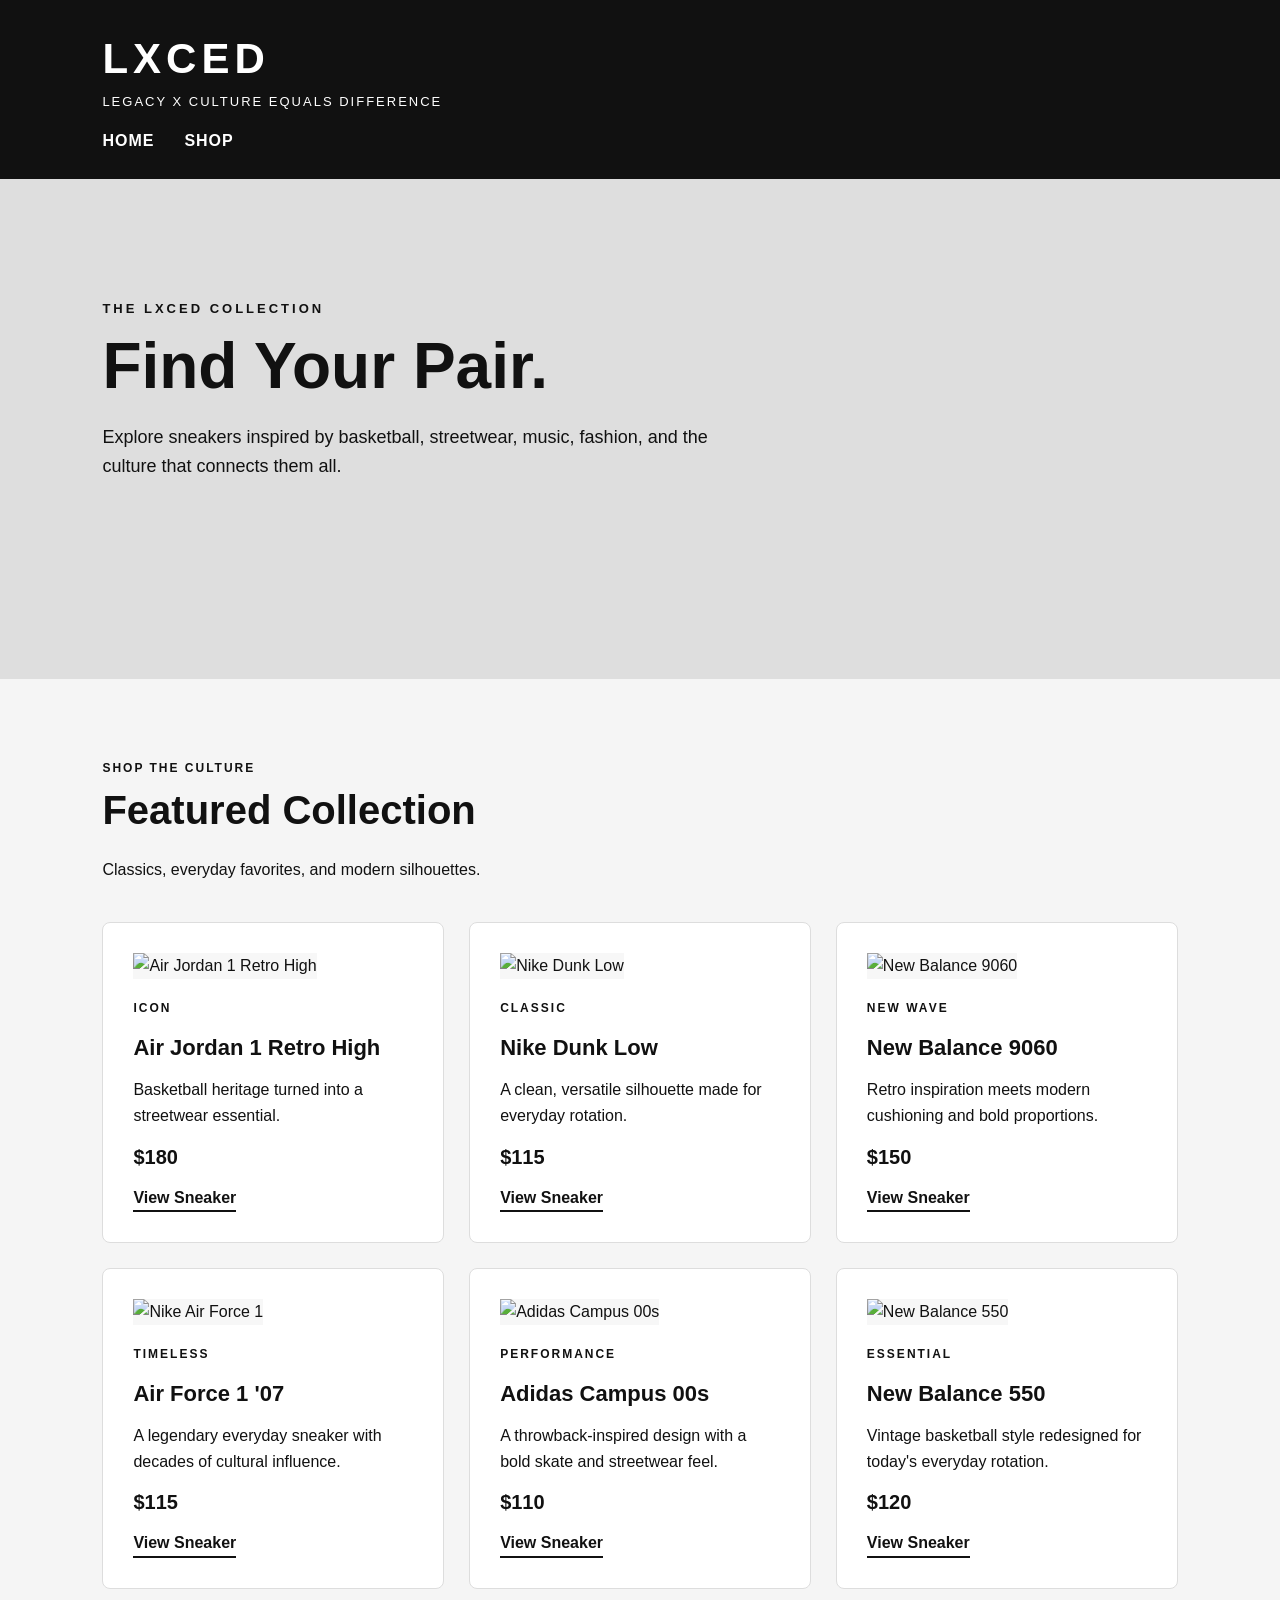
==== shop.html @ 58f25243 "Add files via upload" ====
<!DOCTYPE html>
<html lang="en">
<head>
    <meta charset="UTF-8">
    <meta name="viewport" content="width=device-width, initial-scale=1.0">
    <title>Shop | LXCED</title>
    <link rel="stylesheet" href="styles.css">
</head>
<body>
 <header>
    <h1>LXCED</h1>
    <p>Legacy X Culture Equals Difference</p>

    <nav>
        <a href="index.html">Home</a>
        <a href="shop.html">Shop</a>
    
    </nav>
</header>

<main>
    <section class="shop-hero">
        <p>THE LXCED COLLECTION</p>
        <h2>Find Your Pair.</h2>
        <p>
            Explore sneakers inspired by basketball, streetwear,
            music, fashion, and the culture that connects them all.
        </p>
    </section>
<section class="products">
    <div class="section-heading">
        <p>SHOP THE CULTURE</p>
        <h2>Featured Collection</h2>
        <p>Classics, everyday favorites, and modern silhouettes.</p>
    </div>

    <div class="product-grid">

        <article class="product-card">
            <img src="images/jordan1.jpg" alt="Air Jordan 1 Retro High">
            <p class="product-label">ICON</p>
            <h3>Air Jordan 1 Retro High</h3>
            <p>Basketball heritage turned into a streetwear essential.</p>
            <p class="price">$180</p>
            <a href="#">View Sneaker</a>
        </article>

        <article class="product-card">
            <img src="images/dunk-low.jpg" alt="Nike Dunk Low">
            <p class="product-label">CLASSIC</p>
            <h3>Nike Dunk Low</h3>
            <p>A clean, versatile silhouette made for everyday rotation.</p>
            <p class="price">$115</p>
            <a href="#">View Sneaker</a>
        </article>

        <article class="product-card">
            <img src="images/nb9060.jpg" alt="New Balance 9060">
            <p class="product-label">NEW WAVE</p>
            <h3>New Balance 9060</h3>
            <p>Retro inspiration meets modern cushioning and bold proportions.</p>
            <p class="price">$150</p>
            <a href="#">View Sneaker</a>
        </article>

        <article class="product-card">
            <img src="images/air-force-1.jpg" alt="Nike Air Force 1">
            <p class="product-label">TIMELESS</p>
            <h3>Air Force 1 '07</h3>
            <p>A legendary everyday sneaker with decades of cultural influence.</p>
            <p class="price">$115</p>
            <a href="#">View Sneaker</a>
        </article>

        <article class="product-card">
            <img src="images/campus-00s.jpg" alt="Adidas Campus 00s">
            <p class="product-label">PERFORMANCE</p>
            <h3>Adidas Campus 00s</h3>
            <p>A throwback-inspired design with a bold skate and streetwear feel.</p>
            <p class="price">$110</p>
            <a href="#">View Sneaker</a>
        </article>

        <article class="product-card">
            <img src="images/nb550.jpg" alt="New Balance 550">
            <p class="product-label">ESSENTIAL</p>
            <h3>New Balance 550</h3>
            <p>Vintage basketball style redesigned for today's everyday rotation.</p>
            <p class="price">$120</p>
            <a href="#">View Sneaker</a>
        </article>

    </div>
</section>
</main>   
</body>
</html>
---- styles.css ----
* {
    box-sizing: border-box;
    margin: 0;
    padding: 0;
}

html {
    scroll-behavior: smooth;
}

body {
    font-family: Arial, Helvetica, sans-serif;
    background-color: #f5f5f5;
    color: #111111;
    line-height: 1.6;
}

header {
    background-color: #111111;
    color: white;
    padding: 25px 8%;
}

header h1 {
    font-size: 42px;
    letter-spacing: 5px;
}

header > p {
    font-size: 13px;
    letter-spacing: 2px;
    margin-bottom: 15px;
    text-transform: uppercase;
}

nav {
    display: flex;
    gap: 30px;
}

nav a {
    color: white;
    text-decoration: none;
    font-weight: bold;
    text-transform: uppercase;
    letter-spacing: 1px;
}

nav a:hover {
    text-decoration: underline;
}

.hero,
.shop-hero {
    min-height: 500px;
    padding: 120px 8%;
    background-color: #dedede;
}

.hero .tagline,
.shop-hero > p:first-child,
.section-label {
    font-size: 13px;
    font-weight: bold;
    letter-spacing: 3px;
    margin-bottom: 15px;
}

.hero h2,
.shop-hero h2 {
    max-width: 800px;
    font-size: 64px;
    line-height: 1;
    margin-bottom: 25px;
}

.hero > p:not(.tagline),
.shop-hero > p:last-child {
    max-width: 650px;
    font-size: 18px;
    margin-bottom: 30px;
}

.shop-button {
    display: inline-block;
    background-color: #111111;
    color: white;
    padding: 15px 28px;
    text-decoration: none;
    font-weight: bold;
    text-transform: uppercase;
    letter-spacing: 1px;
}

.shop-button:hover {
    background-color: #333333;
}.featured,
.story,
.why-lxced,
.products {
    padding: 80px 8%;
}

.featured h2,
.story h2,
.why-lxced h2,
.products h2 {
    font-size: 40px;
    margin-bottom: 15px;
}

.featured > p {
    max-width: 650px;
    margin-bottom: 40px;
}

.sneaker-grid,
.product-grid,
.benefits {
    display: grid;
    grid-template-columns: repeat(3, 1fr);
    gap: 25px;
    margin-top: 35px;
}

.sneaker-card,
.product-card,
.benefit {
    background-color: white;
    padding: 30px;
    border: 1px solid #dddddd;
    transition: transform 0.3s ease;
}

.sneaker-card:hover,
.product-card:hover,
.benefit:hover {
    transform: translateY(-6px);
}

.sneaker-card h3,
.product-card h3,
.benefit h3 {
    font-size: 22px;
    margin-bottom: 12px;
}

.sneaker-card p,
.product-card p,
.benefit p {
    margin-bottom: 12px;
}

.story {
    background-color: #111111;
    color: white;
}

.story h2 {
    max-width: 750px;
    font-size: 48px;
}

.story > p:not(.section-label) {
    max-width: 750px;
    margin-top: 20px;
}

.why-lxced {
    text-align: center;
}

.benefit {
    text-align: left;
}

.section-heading {
    margin-bottom: 40px;
}

.section-heading > p:first-child,
.product-label {
    font-size: 12px;
    font-weight: bold;
    letter-spacing: 2px;
}

.price {
    font-size: 20px;
    font-weight: bold;
}

.product-card a {
    display: inline-block;
    color: #111111;
    font-weight: bold;
    text-decoration: none;
    border-bottom: 2px solid #111111;
}

.product-card a:hover {
    opacity: 0.6;
}footer {
    background-color: #111111;
    color: white;
    padding: 50px 8%;
    margin-top: 40px;
}

footer h2 {
    font-size: 32px;
    letter-spacing: 5px;
    margin-bottom: 5px;
}

footer p {
    margin-bottom: 10px;
}

.footer-nav {
    margin: 20px 0;
}

.footer-nav a {
    color: white;
    text-decoration: none;
    margin-right: 20px;
}

.footer-nav a:hover {
    text-decoration: underline;
}.product-card img {
    width: 100%;
    height: 250px;
    object-fit: contain;
    background-color: #f7f7f7;
    margin-bottom: 20px;
}

.product-card {
    border-radius: 8px;
    overflow: hidden;
}

.product-card img {
    transition: transform 0.3s ease;
}

.product-card:hover img {
    transform: scale(1.05);
}@media (max-width: 800px) {
    .sneaker-grid,
    .product-grid,
    .benefits {
        grid-template-columns: 1fr;
    }

    .hero h2,
    .shop-hero h2 {
        font-size: 42px;
    }

    nav {
        flex-wrap: wrap;
        gap: 15px;
    }

    .hero,
    .shop-hero {
        padding: 80px 6%;
    }

    .featured,
    .story,
    .why-lxced,
    .products {
        padding: 60px 6%;
    }
}
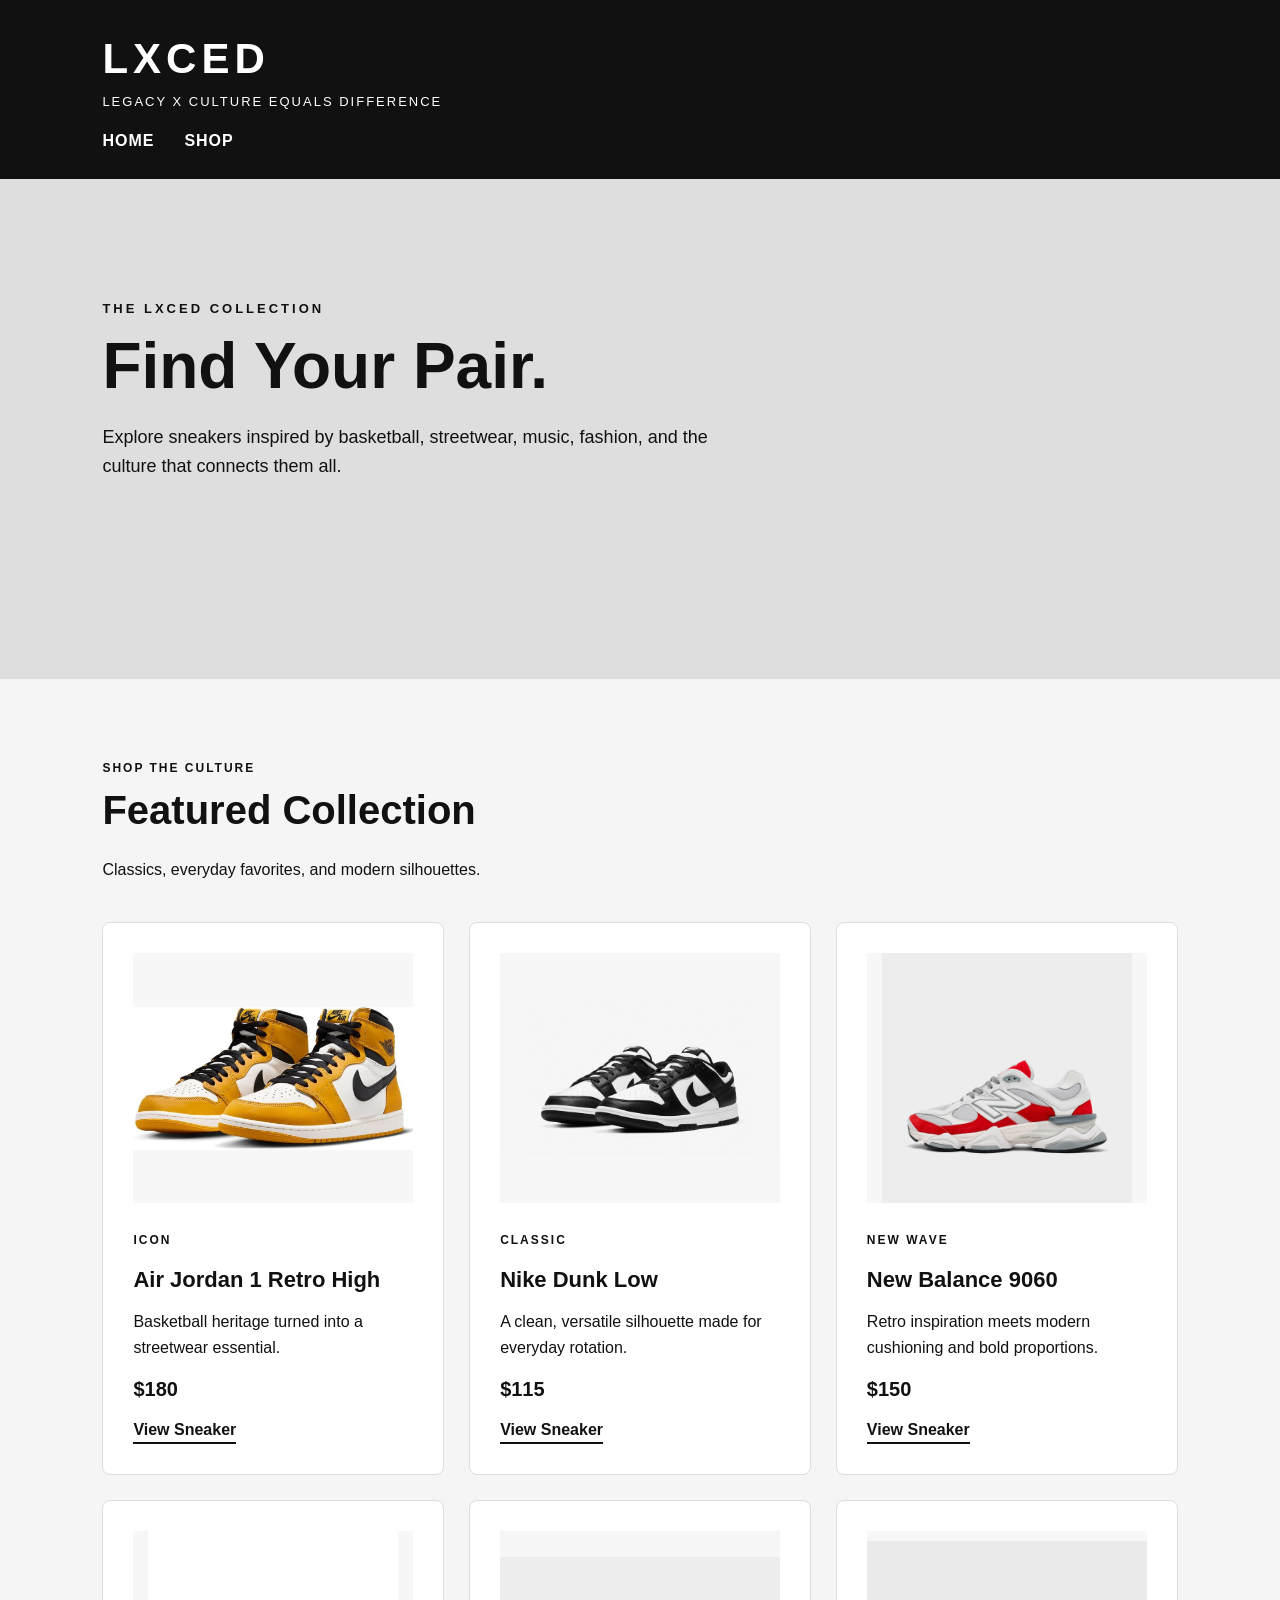
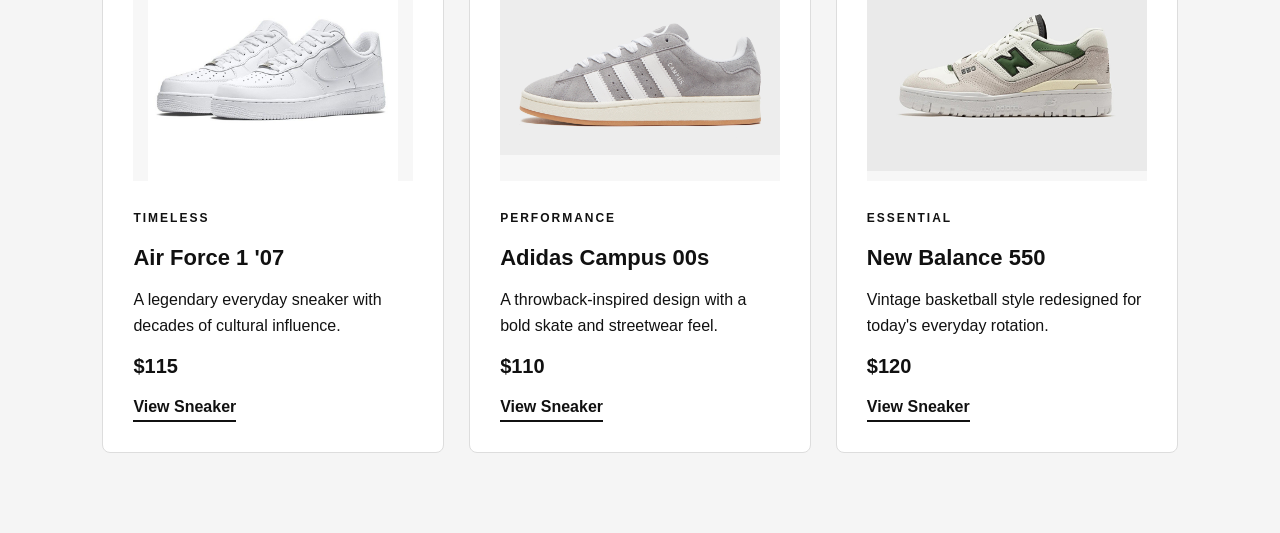
==== commit c73becc3: "Fix HTML encoding issues in shop.html" ====
--- a/shop.html
+++ b/shop.html
@@ -37,7 +37,7 @@
     <div class="product-grid">
 
         <article class="product-card">
-            <img src="images/jordan1.jpg" alt="Air Jordan 1 Retro High">
+            <img src="jordan1.jpg" alt="Air Jordan 1 Retro High">
             <p class="product-label">ICON</p>
             <h3>Air Jordan 1 Retro High</h3>
             <p>Basketball heritage turned into a streetwear essential.</p>
@@ -46,7 +46,7 @@
         </article>
 
         <article class="product-card">
-            <img src="images/dunk-low.jpg" alt="Nike Dunk Low">
+            <img src="dunk-low.jpg" alt="Nike Dunk Low">
             <p class="product-label">CLASSIC</p>
             <h3>Nike Dunk Low</h3>
             <p>A clean, versatile silhouette made for everyday rotation.</p>
@@ -55,7 +55,7 @@
         </article>
 
         <article class="product-card">
-            <img src="images/nb9060.jpg" alt="New Balance 9060">
+            <img src="nb9060.jpg" alt="New Balance 9060">
             <p class="product-label">NEW WAVE</p>
             <h3>New Balance 9060</h3>
             <p>Retro inspiration meets modern cushioning and bold proportions.</p>
@@ -64,7 +64,7 @@
         </article>
 
         <article class="product-card">
-            <img src="images/air-force-1.jpg" alt="Nike Air Force 1">
+            <img src="air-force-1.jpg" alt="Nike Air Force 1">
             <p class="product-label">TIMELESS</p>
             <h3>Air Force 1 '07</h3>
             <p>A legendary everyday sneaker with decades of cultural influence.</p>
@@ -73,7 +73,7 @@
         </article>
 
         <article class="product-card">
-            <img src="images/campus-00s.jpg" alt="Adidas Campus 00s">
+            <img src="campus-00s.jpg" alt="Adidas Campus 00s">
             <p class="product-label">PERFORMANCE</p>
             <h3>Adidas Campus 00s</h3>
             <p>A throwback-inspired design with a bold skate and streetwear feel.</p>
@@ -82,7 +82,7 @@
         </article>
 
         <article class="product-card">
-            <img src="images/nb550.jpg" alt="New Balance 550">
+            <img src="nb550.jpg" alt="New Balance 550">
             <p class="product-label">ESSENTIAL</p>
             <h3>New Balance 550</h3>
             <p>Vintage basketball style redesigned for today's everyday rotation.</p>
@@ -94,4 +94,4 @@
 </section>
 </main>   
 </body>
-</html>+</html>
